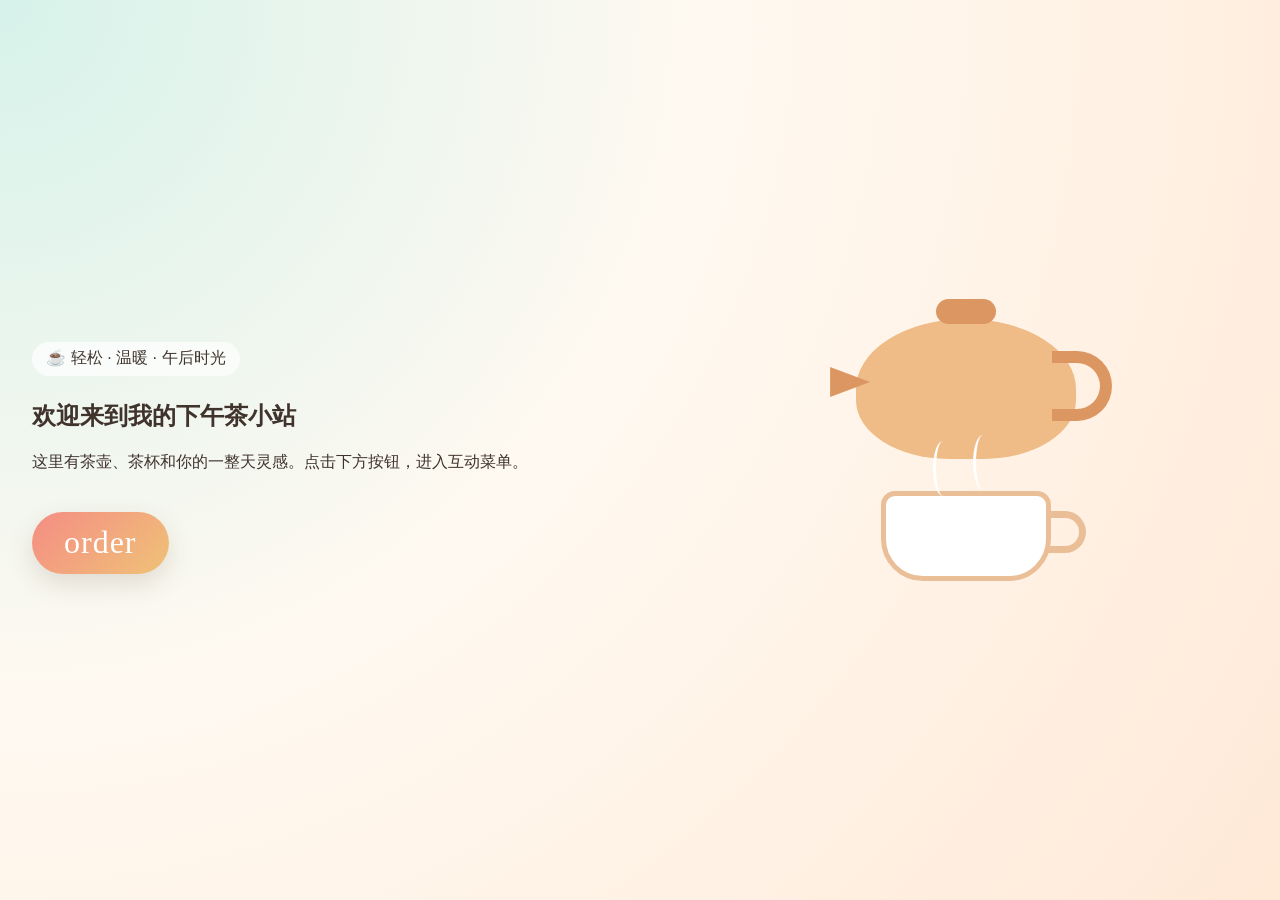
==== index.html @ 6daf6be3 "Build interactive afternoon-tea personal website" ====
<!DOCTYPE html>
<html lang="zh-CN">
  <head>
    <meta charset="UTF-8" />
    <meta name="viewport" content="width=device-width, initial-scale=1.0" />
    <title>Afternoon Tea Home</title>
    <link rel="stylesheet" href="styles.css" />
  </head>
  <body class="page home-page">
    <main class="hero fade-in">
      <section class="hero-left">
        <p class="tagline">☕ 轻松 · 温暖 · 午后时光</p>
        <h1>欢迎来到我的下午茶小站</h1>
        <p class="subtitle">
          这里有茶壶、茶杯和你的一整天灵感。点击下方按钮，进入互动菜单。
        </p>
        <a class="order-btn" href="menu.html">order</a>
      </section>

      <section class="hero-right" aria-label="茶具插图区域">
        <div class="teapot-illustration">
          <div class="teapot-body"></div>
          <div class="teapot-lid"></div>
          <div class="teapot-handle"></div>
          <div class="teapot-spout"></div>
        </div>

        <div class="teacup-illustration">
          <div class="cup-body"></div>
          <div class="cup-handle"></div>
          <div class="steam steam1"></div>
          <div class="steam steam2"></div>
        </div>
      </section>
    </main>

    <script src="script.js"></script>
  </body>
</html>
---- styles.css ----
:root {
  --cream: #fff9f1;
  --tea: #f6d7b0;
  --mint: #d6f2ea;
  --brown: #7b4d2a;
  --accent: #f0887a;
  --text: #3f332c;
  --card: #ffffffcc;
  --shadow: 0 10px 26px rgba(96, 62, 42, 0.15);
}

* {
  box-sizing: border-box;
}

body {
  margin: 0;
  font-family: "Segoe UI", "PingFang SC", "Microsoft YaHei", sans-serif;
  color: var(--text);
  background: radial-gradient(circle at top left, var(--mint), var(--cream) 45%, #ffe9d7);
  min-height: 100vh;
}

.page {
  padding: 2rem;
}

.fade-in {
  animation: fadeIn 0.7s ease-out both;
}

.slide-up {
  animation: slideUp 0.8s ease-out both;
}

.hero {
  display: grid;
  grid-template-columns: 1.1fr 1fr;
  gap: 2rem;
  align-items: center;
  min-height: calc(100vh - 4rem);
}

.tagline {
  display: inline-block;
  background: #ffffffb7;
  border-radius: 999px;
  padding: 0.4rem 0.9rem;
}

h1,
h2 {
  margin: 0.5rem 0;
}

.subtitle {
  max-width: 36rem;
  line-height: 1.8;
}

.order-btn {
  display: inline-flex;
  margin-top: 1.2rem;
  padding: 0.8rem 2rem;
  background: linear-gradient(135deg, #f58d84, #efc277);
  color: #fff;
  border-radius: 999px;
  font-size: 2rem;
  text-decoration: none;
  font-family: "Brush Script MT", cursive;
  letter-spacing: 1px;
  box-shadow: var(--shadow);
  transition: transform 0.25s ease;
}

.order-btn:hover {
  transform: translateY(-5px) scale(1.03);
}

.hero-right {
  display: flex;
  flex-direction: column;
  gap: 2rem;
  align-items: center;
}

.teapot-illustration,
.teacup-illustration {
  position: relative;
}

.teapot-body {
  width: 220px;
  height: 140px;
  background: #efbc87;
  border-radius: 50% 50% 42% 42%;
}

.teapot-lid {
  position: absolute;
  top: -20px;
  left: 80px;
  width: 60px;
  height: 25px;
  background: #dc9662;
  border-radius: 20px;
}

.teapot-handle {
  position: absolute;
  right: -36px;
  top: 32px;
  width: 60px;
  height: 70px;
  border: 12px solid #dc9662;
  border-left: 0;
  border-radius: 0 50px 50px 0;
}

.teapot-spout {
  position: absolute;
  left: -26px;
  top: 48px;
  width: 40px;
  height: 30px;
  background: #dc9662;
  clip-path: polygon(0 0, 100% 50%, 0 100%);
}

.cup-body {
  width: 170px;
  height: 90px;
  background: #fff;
  border-radius: 14px 14px 42px 42px;
  border: 5px solid #eabf98;
}

.cup-handle {
  position: absolute;
  right: -35px;
  top: 20px;
  width: 38px;
  height: 42px;
  border: 7px solid #eabf98;
  border-left: 0;
  border-radius: 0 28px 28px 0;
}

.steam {
  position: absolute;
  width: 20px;
  height: 55px;
  border-left: 3px solid #ffffff;
  border-radius: 50%;
  animation: steamFloat 2.5s ease-in-out infinite;
}

.steam1 {
  top: -50px;
  left: 52px;
}

.steam2 {
  top: -56px;
  left: 92px;
  animation-delay: 0.8s;
}

.menu-shell,
.gallery-shell,
.calendar-layout {
  background: var(--card);
  border-radius: 24px;
  box-shadow: var(--shadow);
  max-width: 1100px;
  margin: 0 auto;
  padding: 1.8rem;
}

.menu-grid {
  display: grid;
  grid-template-columns: repeat(auto-fit, minmax(280px, 1fr));
  gap: 1.2rem;
  margin-top: 1.2rem;
}

.menu-card {
  text-decoration: none;
  color: inherit;
  background: linear-gradient(165deg, #fff, #fff6e7);
  border-radius: 20px;
  padding: 1rem;
  min-height: 210px;
  position: relative;
  overflow: hidden;
  transition: transform 0.2s ease, box-shadow 0.2s ease;
}

.menu-card::after {
  content: attr(data-desc);
  position: absolute;
  inset: auto 0 0 0;
  background: #7b4d2ac7;
  color: #fff;
  padding: 0.8rem;
  transform: translateY(100%);
  transition: transform 0.25s ease;
}

.menu-card:hover::after {
  transform: translateY(0);
}

.menu-card:hover {
  transform: translateY(-4px);
  box-shadow: var(--shadow);
}

.coffee-shape {
  display: inline-block;
  width: 110px;
  height: 110px;
  position: relative;
  margin-bottom: 0.8rem;
}

.coffee-cup {
  position: absolute;
  bottom: 0;
  width: 94px;
  height: 64px;
  border-radius: 18px 18px 32px 32px;
  background: #c48c5d;
}

.coffee-handle {
  position: absolute;
  bottom: 23px;
  right: 0;
  width: 24px;
  height: 28px;
  border: 5px solid #9a6640;
  border-left: 0;
  border-radius: 0 18px 18px 0;
}

.coffee-steam {
  position: absolute;
  top: 8px;
  width: 12px;
  height: 32px;
  border-left: 3px solid #9a6640;
  border-radius: 50%;
}

.steam-a {
  left: 24px;
}

.steam-b {
  left: 50px;
}

.plate-icon {
  width: 90px;
  height: 90px;
  border-radius: 50%;
  background: radial-gradient(circle at center, #fff 45%, #f6d7b0);
  margin-bottom: 0.8rem;
}

.calendar-layout {
  display: grid;
  grid-template-columns: 280px 1fr;
  gap: 1.5rem;
}

.month-ring-panel {
  background: #fffbf5;
  border-radius: 18px;
  padding: 1rem;
}

.month-ring {
  width: 220px;
  height: 220px;
  margin: 1rem auto;
  position: relative;
  border-radius: 50%;
  border: 2px dashed #e0a476;
}

.month-btn {
  position: absolute;
  transform: translate(-50%, -50%);
  border: 0;
  background: #fff;
  color: #7b4d2a;
  border-radius: 999px;
  padding: 0.3rem 0.5rem;
  cursor: pointer;
  font-size: 0.85rem;
}

.month-btn.active {
  background: #f0887a;
  color: #fff;
}

.weekday-row,
.calendar-grid {
  display: grid;
  grid-template-columns: repeat(7, minmax(0, 1fr));
  gap: 0.5rem;
}

.weekday-row {
  margin: 1rem 0;
  text-align: center;
  font-weight: 700;
}

.day-cell {
  border: 1px solid #f1d8c3;
  border-radius: 12px;
  min-height: 120px;
  background: #fffcf8;
  padding: 0.4rem;
  cursor: pointer;
  display: flex;
  flex-direction: column;
  gap: 0.4rem;
}

.day-cell img {
  width: 100%;
  height: 50px;
  object-fit: cover;
  border-radius: 8px;
}

.day-cell a {
  color: #c45b44;
  font-size: 0.8rem;
}

.day-editor {
  border: 0;
  border-radius: 14px;
  padding: 1rem;
  width: min(420px, 92vw);
}

.day-editor form {
  display: grid;
  gap: 0.8rem;
}

.day-editor input,
.gallery-controls input {
  width: 100%;
  padding: 0.45rem;
  border-radius: 8px;
  border: 1px solid #d8c2aa;
}

.gallery-controls {
  display: grid;
  grid-template-columns: repeat(auto-fit, minmax(220px, 1fr));
  gap: 1rem;
  margin: 1rem 0;
}

.primary-btn {
  border: 0;
  border-radius: 999px;
  background: #f0887a;
  color: #fff;
  padding: 0.6rem 1rem;
  cursor: pointer;
  align-self: end;
}

.gallery-grid {
  display: grid;
  grid-template-columns: repeat(auto-fit, minmax(190px, 1fr));
  gap: 0.8rem;
}

.gallery-item {
  background: #fff;
  border-radius: 12px;
  padding: 0.5rem;
  box-shadow: 0 4px 14px rgba(0, 0, 0, 0.08);
}

.gallery-item img,
.gallery-item iframe {
  width: 100%;
  border-radius: 8px;
}

.back-link {
  display: inline-block;
  margin-top: 1rem;
  color: #8a5a37;
}

@keyframes fadeIn {
  from { opacity: 0; }
  to { opacity: 1; }
}

@keyframes slideUp {
  from {
    opacity: 0;
    transform: translateY(20px);
  }
  to {
    opacity: 1;
    transform: translateY(0);
  }
}

@keyframes steamFloat {
  0%,
  100% { transform: translateY(0); }
  50% { transform: translateY(-8px); }
}

@media (max-width: 900px) {
  .hero,
  .calendar-layout {
    grid-template-columns: 1fr;
  }

  .month-ring {
    margin-inline: 0;
  }
}
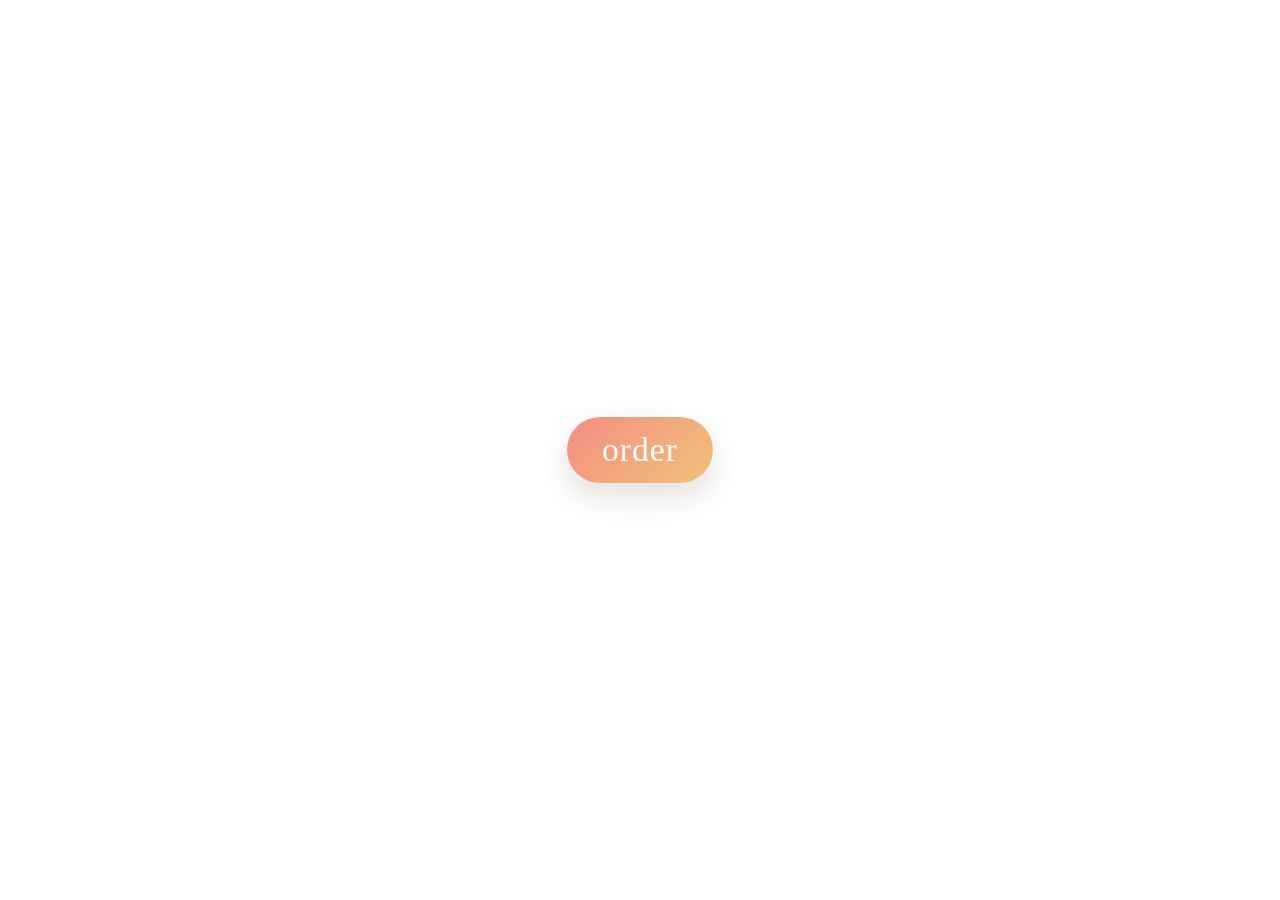
==== commit cca367e1: "Refine tea site with gif home, arc calendar, and teapot period gallery" ====
--- a/index.html
+++ b/index.html
@@ -6,32 +6,9 @@
     <title>Afternoon Tea Home</title>
     <link rel="stylesheet" href="styles.css" />
   </head>
-  <body class="page home-page">
-    <main class="hero fade-in">
-      <section class="hero-left">
-        <p class="tagline">☕ 轻松 · 温暖 · 午后时光</p>
-        <h1>欢迎来到我的下午茶小站</h1>
-        <p class="subtitle">
-          这里有茶壶、茶杯和你的一整天灵感。点击下方按钮，进入互动菜单。
-        </p>
-        <a class="order-btn" href="menu.html">order</a>
-      </section>
-
-      <section class="hero-right" aria-label="茶具插图区域">
-        <div class="teapot-illustration">
-          <div class="teapot-body"></div>
-          <div class="teapot-lid"></div>
-          <div class="teapot-handle"></div>
-          <div class="teapot-spout"></div>
-        </div>
-
-        <div class="teacup-illustration">
-          <div class="cup-body"></div>
-          <div class="cup-handle"></div>
-          <div class="steam steam1"></div>
-          <div class="steam steam2"></div>
-        </div>
-      </section>
+  <body class="page home-page gif-home">
+    <main class="home-minimal fade-in">
+      <a class="order-btn" href="menu.html">order</a>
     </main>
 
     <script src="script.js"></script>
--- a/styles.css
+++ b/styles.css
@@ -5,8 +5,8 @@
   --brown: #7b4d2a;
   --accent: #f0887a;
   --text: #3f332c;
-  --card: #ffffffcc;
-  --shadow: 0 10px 26px rgba(96, 62, 42, 0.15);
+  --card: #ffffffd9;
+  --shadow: 0 14px 30px rgba(96, 62, 42, 0.16);
 }
 
 * {
@@ -25,47 +25,28 @@
   padding: 2rem;
 }
 
-.fade-in {
-  animation: fadeIn 0.7s ease-out both;
-}
-
-.slide-up {
-  animation: slideUp 0.8s ease-out both;
-}
-
-.hero {
-  display: grid;
-  grid-template-columns: 1.1fr 1fr;
-  gap: 2rem;
-  align-items: center;
+.fade-in { animation: fadeIn 0.7s ease-out both; }
+.slide-up { animation: slideUp 0.8s ease-out both; }
+
+/* Home */
+.gif-home {
+  --home-gif: url("https://media.giphy.com/media/l0HlNQ03J5JxX6lva/giphy.gif");
+  background: var(--home-gif) center/cover no-repeat fixed;
+}
+
+.home-minimal {
   min-height: calc(100vh - 4rem);
-}
-
-.tagline {
-  display: inline-block;
-  background: #ffffffb7;
-  border-radius: 999px;
-  padding: 0.4rem 0.9rem;
-}
-
-h1,
-h2 {
-  margin: 0.5rem 0;
-}
-
-.subtitle {
-  max-width: 36rem;
-  line-height: 1.8;
+  display: grid;
+  place-items: center;
 }
 
 .order-btn {
   display: inline-flex;
-  margin-top: 1.2rem;
-  padding: 0.8rem 2rem;
+  padding: 0.9rem 2.2rem;
   background: linear-gradient(135deg, #f58d84, #efc277);
   color: #fff;
   border-radius: 999px;
-  font-size: 2rem;
+  font-size: 2.1rem;
   text-decoration: none;
   font-family: "Brush Script MT", cursive;
   letter-spacing: 1px;
@@ -73,110 +54,23 @@
   transition: transform 0.25s ease;
 }
 
-.order-btn:hover {
-  transform: translateY(-5px) scale(1.03);
-}
-
-.hero-right {
-  display: flex;
-  flex-direction: column;
-  gap: 2rem;
-  align-items: center;
-}
-
-.teapot-illustration,
-.teacup-illustration {
-  position: relative;
-}
-
-.teapot-body {
-  width: 220px;
-  height: 140px;
-  background: #efbc87;
-  border-radius: 50% 50% 42% 42%;
-}
-
-.teapot-lid {
-  position: absolute;
-  top: -20px;
-  left: 80px;
-  width: 60px;
-  height: 25px;
-  background: #dc9662;
-  border-radius: 20px;
-}
-
-.teapot-handle {
-  position: absolute;
-  right: -36px;
-  top: 32px;
-  width: 60px;
-  height: 70px;
-  border: 12px solid #dc9662;
-  border-left: 0;
-  border-radius: 0 50px 50px 0;
-}
-
-.teapot-spout {
-  position: absolute;
-  left: -26px;
-  top: 48px;
-  width: 40px;
-  height: 30px;
-  background: #dc9662;
-  clip-path: polygon(0 0, 100% 50%, 0 100%);
-}
-
-.cup-body {
-  width: 170px;
-  height: 90px;
-  background: #fff;
-  border-radius: 14px 14px 42px 42px;
-  border: 5px solid #eabf98;
-}
-
-.cup-handle {
-  position: absolute;
-  right: -35px;
-  top: 20px;
-  width: 38px;
-  height: 42px;
-  border: 7px solid #eabf98;
-  border-left: 0;
-  border-radius: 0 28px 28px 0;
-}
-
-.steam {
-  position: absolute;
-  width: 20px;
-  height: 55px;
-  border-left: 3px solid #ffffff;
-  border-radius: 50%;
-  animation: steamFloat 2.5s ease-in-out infinite;
-}
-
-.steam1 {
-  top: -50px;
-  left: 52px;
-}
-
-.steam2 {
-  top: -56px;
-  left: 92px;
-  animation-delay: 0.8s;
-}
-
+.order-btn:hover { transform: translateY(-5px) scale(1.04); }
+
+/* Shared panel */
 .menu-shell,
 .gallery-shell,
 .calendar-layout {
   background: var(--card);
   border-radius: 24px;
   box-shadow: var(--shadow);
-  max-width: 1100px;
+  max-width: 1240px;
   margin: 0 auto;
   padding: 1.8rem;
 }
 
+h1, h2 { margin: 0.5rem 0; }
+
+/* Menu */
 .menu-grid {
   display: grid;
   grid-template-columns: repeat(auto-fit, minmax(280px, 1fr));
@@ -207,14 +101,8 @@
   transition: transform 0.25s ease;
 }
 
-.menu-card:hover::after {
-  transform: translateY(0);
-}
-
-.menu-card:hover {
-  transform: translateY(-4px);
-  box-shadow: var(--shadow);
-}
+.menu-card:hover::after { transform: translateY(0); }
+.menu-card:hover { transform: translateY(-4px); box-shadow: var(--shadow); }
 
 .coffee-shape {
   display: inline-block;
@@ -253,13 +141,8 @@
   border-radius: 50%;
 }
 
-.steam-a {
-  left: 24px;
-}
-
-.steam-b {
-  left: 50px;
-}
+.steam-a { left: 24px; }
+.steam-b { left: 50px; }
 
 .plate-icon {
   width: 90px;
@@ -269,42 +152,100 @@
   margin-bottom: 0.8rem;
 }
 
+/* Calendar arc layout */
 .calendar-layout {
   display: grid;
-  grid-template-columns: 280px 1fr;
-  gap: 1.5rem;
-}
-
-.month-ring-panel {
-  background: #fffbf5;
-  border-radius: 18px;
-  padding: 1rem;
-}
-
-.month-ring {
-  width: 220px;
-  height: 220px;
-  margin: 1rem auto;
+  grid-template-columns: 340px 1fr;
+  gap: 1.4rem;
+  min-height: 80vh;
+}
+
+.month-arc-panel {
   position: relative;
-  border-radius: 50%;
-  border: 2px dashed #e0a476;
-}
-
-.month-btn {
-  position: absolute;
-  transform: translate(-50%, -50%);
+  overflow: hidden;
+  border-radius: 24px;
+  background: linear-gradient(170deg, #fffdf8, #fff2e2);
+  padding: 1rem 1rem 1.2rem;
+}
+
+.month-illustration {
+  position: absolute;
+  width: 120px;
+  height: 120px;
+  background: radial-gradient(circle at 30% 30%, #d6f2ea, #f6d7b0);
+  opacity: 0.4;
+  border-radius: 46% 54% 52% 48% / 54% 45% 55% 46%;
+}
+
+.leaf-a { left: -30px; top: -25px; }
+.leaf-b { right: -40px; bottom: 10px; }
+
+.month-arc-panel h1,
+.month-arc-panel p,
+.month-arc,
+.month-arc-panel .back-link { position: relative; z-index: 2; }
+
+.month-arc {
+  margin-top: 1rem;
+  min-height: calc(100% - 120px);
+  width: 100%;
+  position: relative;
+}
+
+.month-arc-btn {
+  position: absolute;
+  left: 18px;
+  transform: translateY(-50%);
   border: 0;
   background: #fff;
   color: #7b4d2a;
   border-radius: 999px;
-  padding: 0.3rem 0.5rem;
+  padding: 0.42rem 0.9rem;
+  box-shadow: 0 4px 12px rgba(0, 0, 0, 0.08);
   cursor: pointer;
-  font-size: 0.85rem;
-}
-
-.month-btn.active {
+  transition: transform 0.2s ease, background 0.2s ease, color 0.2s ease;
+}
+
+.month-arc-btn:hover,
+.month-arc-btn.preview {
+  transform: translateY(-50%) translateX(6px);
+  background: #f7bc83;
+}
+
+.month-arc-btn.active {
   background: #f0887a;
   color: #fff;
+}
+
+.calendar-panel {
+  background: #fffdf9;
+  border-radius: 22px;
+  padding: 1rem;
+  position: relative;
+  overflow: hidden;
+}
+
+.calendar-panel::before,
+.calendar-panel::after {
+  content: "";
+  position: absolute;
+  border-radius: 50%;
+  background: radial-gradient(circle, #d6f2ea80, transparent 65%);
+  pointer-events: none;
+}
+
+.calendar-panel::before {
+  width: 130px;
+  height: 130px;
+  right: -30px;
+  top: -20px;
+}
+
+.calendar-panel::after {
+  width: 160px;
+  height: 160px;
+  left: -40px;
+  bottom: -50px;
 }
 
 .weekday-row,
@@ -323,7 +264,7 @@
 .day-cell {
   border: 1px solid #f1d8c3;
   border-radius: 12px;
-  min-height: 120px;
+  min-height: 126px;
   background: #fffcf8;
   padding: 0.4rem;
   cursor: pointer;
@@ -334,15 +275,12 @@
 
 .day-cell img {
   width: 100%;
-  height: 50px;
+  height: 56px;
   object-fit: cover;
   border-radius: 8px;
 }
 
-.day-cell a {
-  color: #c45b44;
-  font-size: 0.8rem;
-}
+.day-cell a { color: #c45b44; font-size: 0.8rem; }
 
 .day-editor {
   border: 0;
@@ -351,53 +289,182 @@
   width: min(420px, 92vw);
 }
 
-.day-editor form {
-  display: grid;
+.day-editor form { display: grid; gap: 0.8rem; }
+.day-editor input,
+.gallery-shell input { width: 100%; padding: 0.45rem; border-radius: 8px; border: 1px solid #d8c2aa; }
+
+.upload-preview {
+  width: 100%;
+  max-height: 160px;
+  object-fit: cover;
+  border-radius: 10px;
+}
+
+/* Gallery periods */
+.period-manager {
+  margin: 1rem 0;
+  display: grid;
+  grid-template-columns: 1fr auto;
   gap: 0.8rem;
-}
-
-.day-editor input,
-.gallery-controls input {
-  width: 100%;
-  padding: 0.45rem;
-  border-radius: 8px;
-  border: 1px solid #d8c2aa;
-}
-
-.gallery-controls {
-  display: grid;
-  grid-template-columns: repeat(auto-fit, minmax(220px, 1fr));
-  gap: 1rem;
-  margin: 1rem 0;
-}
-
-.primary-btn {
+  align-items: end;
+}
+
+.primary-btn,
+.ghost-btn {
   border: 0;
   border-radius: 999px;
-  background: #f0887a;
-  color: #fff;
-  padding: 0.6rem 1rem;
+  padding: 0.58rem 1rem;
   cursor: pointer;
-  align-self: end;
-}
-
-.gallery-grid {
-  display: grid;
-  grid-template-columns: repeat(auto-fit, minmax(190px, 1fr));
+}
+
+.primary-btn { background: #f0887a; color: #fff; }
+.ghost-btn { background: #f3ebdf; color: #6f4a2f; }
+.ghost-btn.danger { background: #ffd9d2; color: #9b2c2c; }
+
+.period-list {
+  display: flex;
+  flex-wrap: wrap;
   gap: 0.8rem;
-}
-
-.gallery-item {
+  margin-bottom: 1rem;
+}
+
+.period-item {
+  border: 0;
+  background: #fff;
+  border-radius: 14px;
+  padding: 0.6rem 0.8rem;
+  box-shadow: 0 5px 14px rgba(0, 0, 0, 0.09);
+  display: flex;
+  gap: 0.5rem;
+  align-items: center;
+  cursor: pointer;
+}
+
+.period-item.active {
+  outline: 2px solid #f0887a;
+  transform: translateY(-2px);
+}
+
+.period-item .tiny-pot {
+  width: 26px;
+  height: 20px;
+  border-radius: 50% 50% 45% 45%;
+  background: #d29663;
+  position: relative;
+}
+
+.period-item .tiny-pot::after {
+  content: "";
+  position: absolute;
+  right: -8px;
+  top: 5px;
+  width: 8px;
+  height: 8px;
+  border: 2px solid #b07543;
+  border-left: 0;
+  border-radius: 0 8px 8px 0;
+}
+
+.period-detail {
+  background: #fffcf8;
+  border-radius: 18px;
+  padding: 1rem;
+}
+
+.period-detail-head {
+  display: flex;
+  justify-content: space-between;
+  flex-wrap: wrap;
+  gap: 0.8rem;
+  align-items: center;
+}
+
+.period-actions { display: flex; gap: 0.5rem; }
+
+.water-upload-controls {
+  margin: 0.8rem 0;
+}
+
+.waterfall-scene {
+  display: grid;
+  grid-template-columns: 120px 1fr;
+  gap: 1rem;
+  align-items: start;
+}
+
+.teapot-anchor {
+  position: sticky;
+  top: 1rem;
+  width: 105px;
+  height: 90px;
+}
+
+.pot-body {
+  position: absolute;
+  bottom: 10px;
+  left: 14px;
+  width: 70px;
+  height: 46px;
+  border-radius: 50% 50% 44% 44%;
+  background: #d29663;
+}
+
+.pot-lid {
+  position: absolute;
+  top: 14px;
+  left: 34px;
+  width: 30px;
+  height: 10px;
+  border-radius: 10px;
+  background: #b97f4d;
+}
+
+.pot-handle {
+  position: absolute;
+  right: 8px;
+  bottom: 24px;
+  width: 16px;
+  height: 24px;
+  border: 4px solid #b97f4d;
+  border-left: 0;
+  border-radius: 0 14px 14px 0;
+}
+
+.pot-spout {
+  position: absolute;
+  left: 0;
+  bottom: 30px;
+  width: 20px;
+  height: 15px;
+  background: #b97f4d;
+  clip-path: polygon(0 0, 100% 50%, 0 100%);
+}
+
+.water-stream {
+  border-left: 8px solid #c2edf5;
+  padding-left: 0.8rem;
+  display: grid;
+  gap: 0.8rem;
+}
+
+.stream-item {
   background: #fff;
   border-radius: 12px;
   padding: 0.5rem;
   box-shadow: 0 4px 14px rgba(0, 0, 0, 0.08);
 }
 
-.gallery-item img,
-.gallery-item iframe {
+.stream-item img {
   width: 100%;
+  max-height: 220px;
+  object-fit: cover;
   border-radius: 8px;
+}
+
+.stream-item footer {
+  margin-top: 0.4rem;
+  display: flex;
+  gap: 0.5rem;
 }
 
 .back-link {
@@ -412,29 +479,24 @@
 }
 
 @keyframes slideUp {
-  from {
-    opacity: 0;
-    transform: translateY(20px);
-  }
-  to {
-    opacity: 1;
-    transform: translateY(0);
-  }
-}
-
-@keyframes steamFloat {
-  0%,
-  100% { transform: translateY(0); }
-  50% { transform: translateY(-8px); }
-}
-
-@media (max-width: 900px) {
-  .hero,
+  from { opacity: 0; transform: translateY(20px); }
+  to { opacity: 1; transform: translateY(0); }
+}
+
+@media (max-width: 960px) {
   .calendar-layout {
     grid-template-columns: 1fr;
   }
 
-  .month-ring {
-    margin-inline: 0;
+  .month-arc {
+    min-height: 300px;
   }
-}
+
+  .waterfall-scene {
+    grid-template-columns: 1fr;
+  }
+
+  .teapot-anchor {
+    position: relative;
+  }
+}
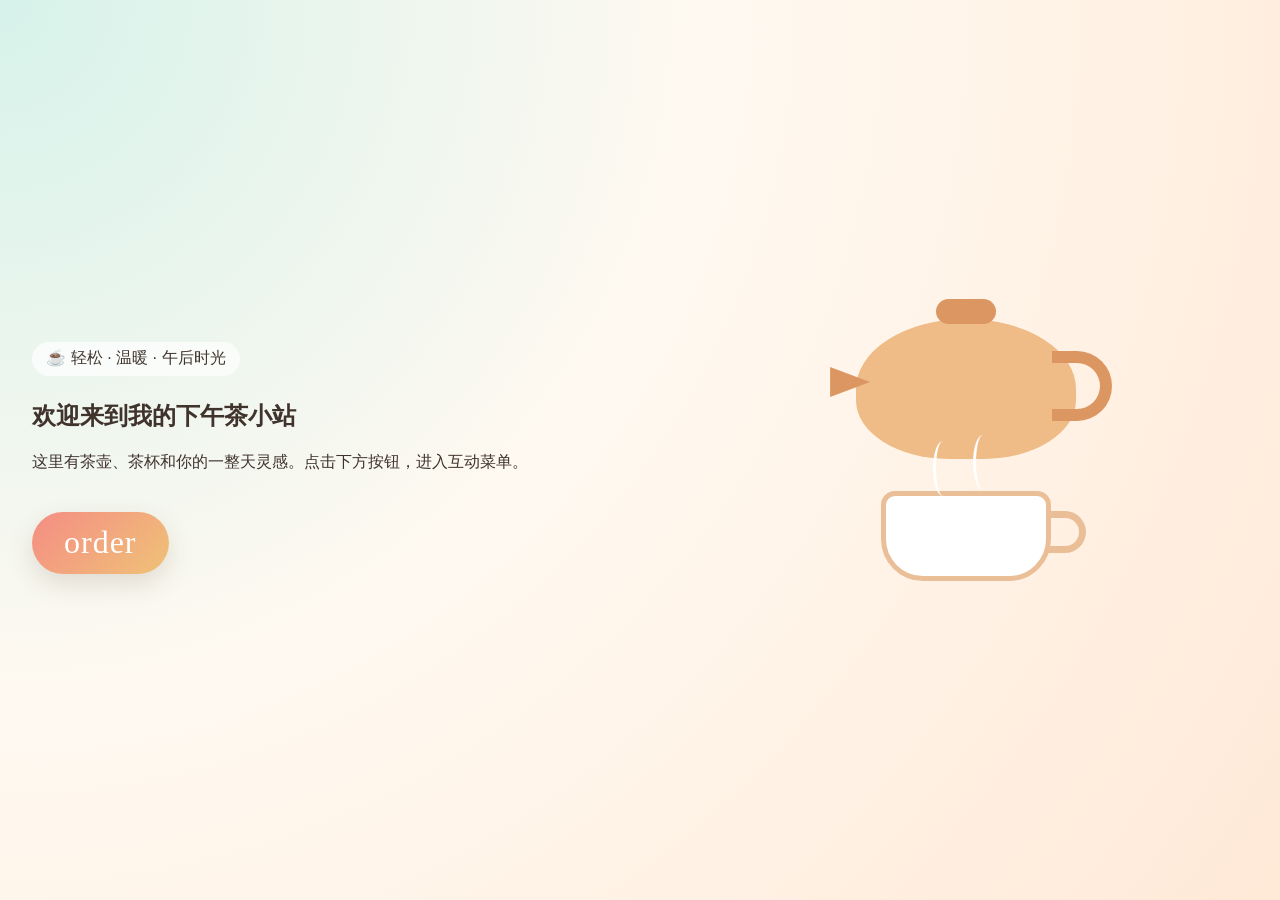
==== commit f9579c5a: "Merge branch 'main' into codex/build-personal-website-with-interactive-features-32yh8f" ====
--- a/index.html
+++ b/index.html
@@ -6,9 +6,32 @@
     <title>Afternoon Tea Home</title>
     <link rel="stylesheet" href="styles.css" />
   </head>
-  <body class="page home-page gif-home">
-    <main class="home-minimal fade-in">
-      <a class="order-btn" href="menu.html">order</a>
+  <body class="page home-page">
+    <main class="hero fade-in">
+      <section class="hero-left">
+        <p class="tagline">☕ 轻松 · 温暖 · 午后时光</p>
+        <h1>欢迎来到我的下午茶小站</h1>
+        <p class="subtitle">
+          这里有茶壶、茶杯和你的一整天灵感。点击下方按钮，进入互动菜单。
+        </p>
+        <a class="order-btn" href="menu.html">order</a>
+      </section>
+
+      <section class="hero-right" aria-label="茶具插图区域">
+        <div class="teapot-illustration">
+          <div class="teapot-body"></div>
+          <div class="teapot-lid"></div>
+          <div class="teapot-handle"></div>
+          <div class="teapot-spout"></div>
+        </div>
+
+        <div class="teacup-illustration">
+          <div class="cup-body"></div>
+          <div class="cup-handle"></div>
+          <div class="steam steam1"></div>
+          <div class="steam steam2"></div>
+        </div>
+      </section>
     </main>
 
     <script src="script.js"></script>
--- a/styles.css
+++ b/styles.css
@@ -5,8 +5,8 @@
   --brown: #7b4d2a;
   --accent: #f0887a;
   --text: #3f332c;
-  --card: #ffffffd9;
-  --shadow: 0 14px 30px rgba(96, 62, 42, 0.16);
+  --card: #ffffffcc;
+  --shadow: 0 10px 26px rgba(96, 62, 42, 0.15);
 }
 
 * {
@@ -25,28 +25,47 @@
   padding: 2rem;
 }
 
-.fade-in { animation: fadeIn 0.7s ease-out both; }
-.slide-up { animation: slideUp 0.8s ease-out both; }
-
-/* Home */
-.gif-home {
-  --home-gif: url("https://media.giphy.com/media/l0HlNQ03J5JxX6lva/giphy.gif");
-  background: var(--home-gif) center/cover no-repeat fixed;
-}
-
-.home-minimal {
+.fade-in {
+  animation: fadeIn 0.7s ease-out both;
+}
+
+.slide-up {
+  animation: slideUp 0.8s ease-out both;
+}
+
+.hero {
+  display: grid;
+  grid-template-columns: 1.1fr 1fr;
+  gap: 2rem;
+  align-items: center;
   min-height: calc(100vh - 4rem);
-  display: grid;
-  place-items: center;
+}
+
+.tagline {
+  display: inline-block;
+  background: #ffffffb7;
+  border-radius: 999px;
+  padding: 0.4rem 0.9rem;
+}
+
+h1,
+h2 {
+  margin: 0.5rem 0;
+}
+
+.subtitle {
+  max-width: 36rem;
+  line-height: 1.8;
 }
 
 .order-btn {
   display: inline-flex;
-  padding: 0.9rem 2.2rem;
+  margin-top: 1.2rem;
+  padding: 0.8rem 2rem;
   background: linear-gradient(135deg, #f58d84, #efc277);
   color: #fff;
   border-radius: 999px;
-  font-size: 2.1rem;
+  font-size: 2rem;
   text-decoration: none;
   font-family: "Brush Script MT", cursive;
   letter-spacing: 1px;
@@ -54,23 +73,110 @@
   transition: transform 0.25s ease;
 }
 
-.order-btn:hover { transform: translateY(-5px) scale(1.04); }
-
-/* Shared panel */
+.order-btn:hover {
+  transform: translateY(-5px) scale(1.03);
+}
+
+.hero-right {
+  display: flex;
+  flex-direction: column;
+  gap: 2rem;
+  align-items: center;
+}
+
+.teapot-illustration,
+.teacup-illustration {
+  position: relative;
+}
+
+.teapot-body {
+  width: 220px;
+  height: 140px;
+  background: #efbc87;
+  border-radius: 50% 50% 42% 42%;
+}
+
+.teapot-lid {
+  position: absolute;
+  top: -20px;
+  left: 80px;
+  width: 60px;
+  height: 25px;
+  background: #dc9662;
+  border-radius: 20px;
+}
+
+.teapot-handle {
+  position: absolute;
+  right: -36px;
+  top: 32px;
+  width: 60px;
+  height: 70px;
+  border: 12px solid #dc9662;
+  border-left: 0;
+  border-radius: 0 50px 50px 0;
+}
+
+.teapot-spout {
+  position: absolute;
+  left: -26px;
+  top: 48px;
+  width: 40px;
+  height: 30px;
+  background: #dc9662;
+  clip-path: polygon(0 0, 100% 50%, 0 100%);
+}
+
+.cup-body {
+  width: 170px;
+  height: 90px;
+  background: #fff;
+  border-radius: 14px 14px 42px 42px;
+  border: 5px solid #eabf98;
+}
+
+.cup-handle {
+  position: absolute;
+  right: -35px;
+  top: 20px;
+  width: 38px;
+  height: 42px;
+  border: 7px solid #eabf98;
+  border-left: 0;
+  border-radius: 0 28px 28px 0;
+}
+
+.steam {
+  position: absolute;
+  width: 20px;
+  height: 55px;
+  border-left: 3px solid #ffffff;
+  border-radius: 50%;
+  animation: steamFloat 2.5s ease-in-out infinite;
+}
+
+.steam1 {
+  top: -50px;
+  left: 52px;
+}
+
+.steam2 {
+  top: -56px;
+  left: 92px;
+  animation-delay: 0.8s;
+}
+
 .menu-shell,
 .gallery-shell,
 .calendar-layout {
   background: var(--card);
   border-radius: 24px;
   box-shadow: var(--shadow);
-  max-width: 1240px;
+  max-width: 1100px;
   margin: 0 auto;
   padding: 1.8rem;
 }
 
-h1, h2 { margin: 0.5rem 0; }
-
-/* Menu */
 .menu-grid {
   display: grid;
   grid-template-columns: repeat(auto-fit, minmax(280px, 1fr));
@@ -101,8 +207,14 @@
   transition: transform 0.25s ease;
 }
 
-.menu-card:hover::after { transform: translateY(0); }
-.menu-card:hover { transform: translateY(-4px); box-shadow: var(--shadow); }
+.menu-card:hover::after {
+  transform: translateY(0);
+}
+
+.menu-card:hover {
+  transform: translateY(-4px);
+  box-shadow: var(--shadow);
+}
 
 .coffee-shape {
   display: inline-block;
@@ -141,8 +253,13 @@
   border-radius: 50%;
 }
 
-.steam-a { left: 24px; }
-.steam-b { left: 50px; }
+.steam-a {
+  left: 24px;
+}
+
+.steam-b {
+  left: 50px;
+}
 
 .plate-icon {
   width: 90px;
@@ -152,100 +269,42 @@
   margin-bottom: 0.8rem;
 }
 
-/* Calendar arc layout */
 .calendar-layout {
   display: grid;
-  grid-template-columns: 340px 1fr;
-  gap: 1.4rem;
-  min-height: 80vh;
-}
-
-.month-arc-panel {
+  grid-template-columns: 280px 1fr;
+  gap: 1.5rem;
+}
+
+.month-ring-panel {
+  background: #fffbf5;
+  border-radius: 18px;
+  padding: 1rem;
+}
+
+.month-ring {
+  width: 220px;
+  height: 220px;
+  margin: 1rem auto;
   position: relative;
-  overflow: hidden;
-  border-radius: 24px;
-  background: linear-gradient(170deg, #fffdf8, #fff2e2);
-  padding: 1rem 1rem 1.2rem;
-}
-
-.month-illustration {
-  position: absolute;
-  width: 120px;
-  height: 120px;
-  background: radial-gradient(circle at 30% 30%, #d6f2ea, #f6d7b0);
-  opacity: 0.4;
-  border-radius: 46% 54% 52% 48% / 54% 45% 55% 46%;
-}
-
-.leaf-a { left: -30px; top: -25px; }
-.leaf-b { right: -40px; bottom: 10px; }
-
-.month-arc-panel h1,
-.month-arc-panel p,
-.month-arc,
-.month-arc-panel .back-link { position: relative; z-index: 2; }
-
-.month-arc {
-  margin-top: 1rem;
-  min-height: calc(100% - 120px);
-  width: 100%;
-  position: relative;
-}
-
-.month-arc-btn {
-  position: absolute;
-  left: 18px;
-  transform: translateY(-50%);
+  border-radius: 50%;
+  border: 2px dashed #e0a476;
+}
+
+.month-btn {
+  position: absolute;
+  transform: translate(-50%, -50%);
   border: 0;
   background: #fff;
   color: #7b4d2a;
   border-radius: 999px;
-  padding: 0.42rem 0.9rem;
-  box-shadow: 0 4px 12px rgba(0, 0, 0, 0.08);
+  padding: 0.3rem 0.5rem;
   cursor: pointer;
-  transition: transform 0.2s ease, background 0.2s ease, color 0.2s ease;
-}
-
-.month-arc-btn:hover,
-.month-arc-btn.preview {
-  transform: translateY(-50%) translateX(6px);
-  background: #f7bc83;
-}
-
-.month-arc-btn.active {
+  font-size: 0.85rem;
+}
+
+.month-btn.active {
   background: #f0887a;
   color: #fff;
-}
-
-.calendar-panel {
-  background: #fffdf9;
-  border-radius: 22px;
-  padding: 1rem;
-  position: relative;
-  overflow: hidden;
-}
-
-.calendar-panel::before,
-.calendar-panel::after {
-  content: "";
-  position: absolute;
-  border-radius: 50%;
-  background: radial-gradient(circle, #d6f2ea80, transparent 65%);
-  pointer-events: none;
-}
-
-.calendar-panel::before {
-  width: 130px;
-  height: 130px;
-  right: -30px;
-  top: -20px;
-}
-
-.calendar-panel::after {
-  width: 160px;
-  height: 160px;
-  left: -40px;
-  bottom: -50px;
 }
 
 .weekday-row,
@@ -264,7 +323,7 @@
 .day-cell {
   border: 1px solid #f1d8c3;
   border-radius: 12px;
-  min-height: 126px;
+  min-height: 120px;
   background: #fffcf8;
   padding: 0.4rem;
   cursor: pointer;
@@ -275,12 +334,15 @@
 
 .day-cell img {
   width: 100%;
-  height: 56px;
+  height: 50px;
   object-fit: cover;
   border-radius: 8px;
 }
 
-.day-cell a { color: #c45b44; font-size: 0.8rem; }
+.day-cell a {
+  color: #c45b44;
+  font-size: 0.8rem;
+}
 
 .day-editor {
   border: 0;
@@ -289,182 +351,53 @@
   width: min(420px, 92vw);
 }
 
-.day-editor form { display: grid; gap: 0.8rem; }
+.day-editor form {
+  display: grid;
+  gap: 0.8rem;
+}
+
 .day-editor input,
-.gallery-shell input { width: 100%; padding: 0.45rem; border-radius: 8px; border: 1px solid #d8c2aa; }
-
-.upload-preview {
+.gallery-controls input {
   width: 100%;
-  max-height: 160px;
-  object-fit: cover;
-  border-radius: 10px;
-}
-
-/* Gallery periods */
-.period-manager {
+  padding: 0.45rem;
+  border-radius: 8px;
+  border: 1px solid #d8c2aa;
+}
+
+.gallery-controls {
+  display: grid;
+  grid-template-columns: repeat(auto-fit, minmax(220px, 1fr));
+  gap: 1rem;
   margin: 1rem 0;
-  display: grid;
-  grid-template-columns: 1fr auto;
-  gap: 0.8rem;
-  align-items: end;
-}
-
-.primary-btn,
-.ghost-btn {
+}
+
+.primary-btn {
   border: 0;
   border-radius: 999px;
-  padding: 0.58rem 1rem;
+  background: #f0887a;
+  color: #fff;
+  padding: 0.6rem 1rem;
   cursor: pointer;
-}
-
-.primary-btn { background: #f0887a; color: #fff; }
-.ghost-btn { background: #f3ebdf; color: #6f4a2f; }
-.ghost-btn.danger { background: #ffd9d2; color: #9b2c2c; }
-
-.period-list {
-  display: flex;
-  flex-wrap: wrap;
+  align-self: end;
+}
+
+.gallery-grid {
+  display: grid;
+  grid-template-columns: repeat(auto-fit, minmax(190px, 1fr));
   gap: 0.8rem;
-  margin-bottom: 1rem;
-}
-
-.period-item {
-  border: 0;
-  background: #fff;
-  border-radius: 14px;
-  padding: 0.6rem 0.8rem;
-  box-shadow: 0 5px 14px rgba(0, 0, 0, 0.09);
-  display: flex;
-  gap: 0.5rem;
-  align-items: center;
-  cursor: pointer;
-}
-
-.period-item.active {
-  outline: 2px solid #f0887a;
-  transform: translateY(-2px);
-}
-
-.period-item .tiny-pot {
-  width: 26px;
-  height: 20px;
-  border-radius: 50% 50% 45% 45%;
-  background: #d29663;
-  position: relative;
-}
-
-.period-item .tiny-pot::after {
-  content: "";
-  position: absolute;
-  right: -8px;
-  top: 5px;
-  width: 8px;
-  height: 8px;
-  border: 2px solid #b07543;
-  border-left: 0;
-  border-radius: 0 8px 8px 0;
-}
-
-.period-detail {
-  background: #fffcf8;
-  border-radius: 18px;
-  padding: 1rem;
-}
-
-.period-detail-head {
-  display: flex;
-  justify-content: space-between;
-  flex-wrap: wrap;
-  gap: 0.8rem;
-  align-items: center;
-}
-
-.period-actions { display: flex; gap: 0.5rem; }
-
-.water-upload-controls {
-  margin: 0.8rem 0;
-}
-
-.waterfall-scene {
-  display: grid;
-  grid-template-columns: 120px 1fr;
-  gap: 1rem;
-  align-items: start;
-}
-
-.teapot-anchor {
-  position: sticky;
-  top: 1rem;
-  width: 105px;
-  height: 90px;
-}
-
-.pot-body {
-  position: absolute;
-  bottom: 10px;
-  left: 14px;
-  width: 70px;
-  height: 46px;
-  border-radius: 50% 50% 44% 44%;
-  background: #d29663;
-}
-
-.pot-lid {
-  position: absolute;
-  top: 14px;
-  left: 34px;
-  width: 30px;
-  height: 10px;
-  border-radius: 10px;
-  background: #b97f4d;
-}
-
-.pot-handle {
-  position: absolute;
-  right: 8px;
-  bottom: 24px;
-  width: 16px;
-  height: 24px;
-  border: 4px solid #b97f4d;
-  border-left: 0;
-  border-radius: 0 14px 14px 0;
-}
-
-.pot-spout {
-  position: absolute;
-  left: 0;
-  bottom: 30px;
-  width: 20px;
-  height: 15px;
-  background: #b97f4d;
-  clip-path: polygon(0 0, 100% 50%, 0 100%);
-}
-
-.water-stream {
-  border-left: 8px solid #c2edf5;
-  padding-left: 0.8rem;
-  display: grid;
-  gap: 0.8rem;
-}
-
-.stream-item {
+}
+
+.gallery-item {
   background: #fff;
   border-radius: 12px;
   padding: 0.5rem;
   box-shadow: 0 4px 14px rgba(0, 0, 0, 0.08);
 }
 
-.stream-item img {
+.gallery-item img,
+.gallery-item iframe {
   width: 100%;
-  max-height: 220px;
-  object-fit: cover;
   border-radius: 8px;
-}
-
-.stream-item footer {
-  margin-top: 0.4rem;
-  display: flex;
-  gap: 0.5rem;
 }
 
 .back-link {
@@ -479,24 +412,29 @@
 }
 
 @keyframes slideUp {
-  from { opacity: 0; transform: translateY(20px); }
-  to { opacity: 1; transform: translateY(0); }
-}
-
-@media (max-width: 960px) {
+  from {
+    opacity: 0;
+    transform: translateY(20px);
+  }
+  to {
+    opacity: 1;
+    transform: translateY(0);
+  }
+}
+
+@keyframes steamFloat {
+  0%,
+  100% { transform: translateY(0); }
+  50% { transform: translateY(-8px); }
+}
+
+@media (max-width: 900px) {
+  .hero,
   .calendar-layout {
     grid-template-columns: 1fr;
   }
 
-  .month-arc {
-    min-height: 300px;
+  .month-ring {
+    margin-inline: 0;
   }
-
-  .waterfall-scene {
-    grid-template-columns: 1fr;
-  }
-
-  .teapot-anchor {
-    position: relative;
-  }
-}
+}
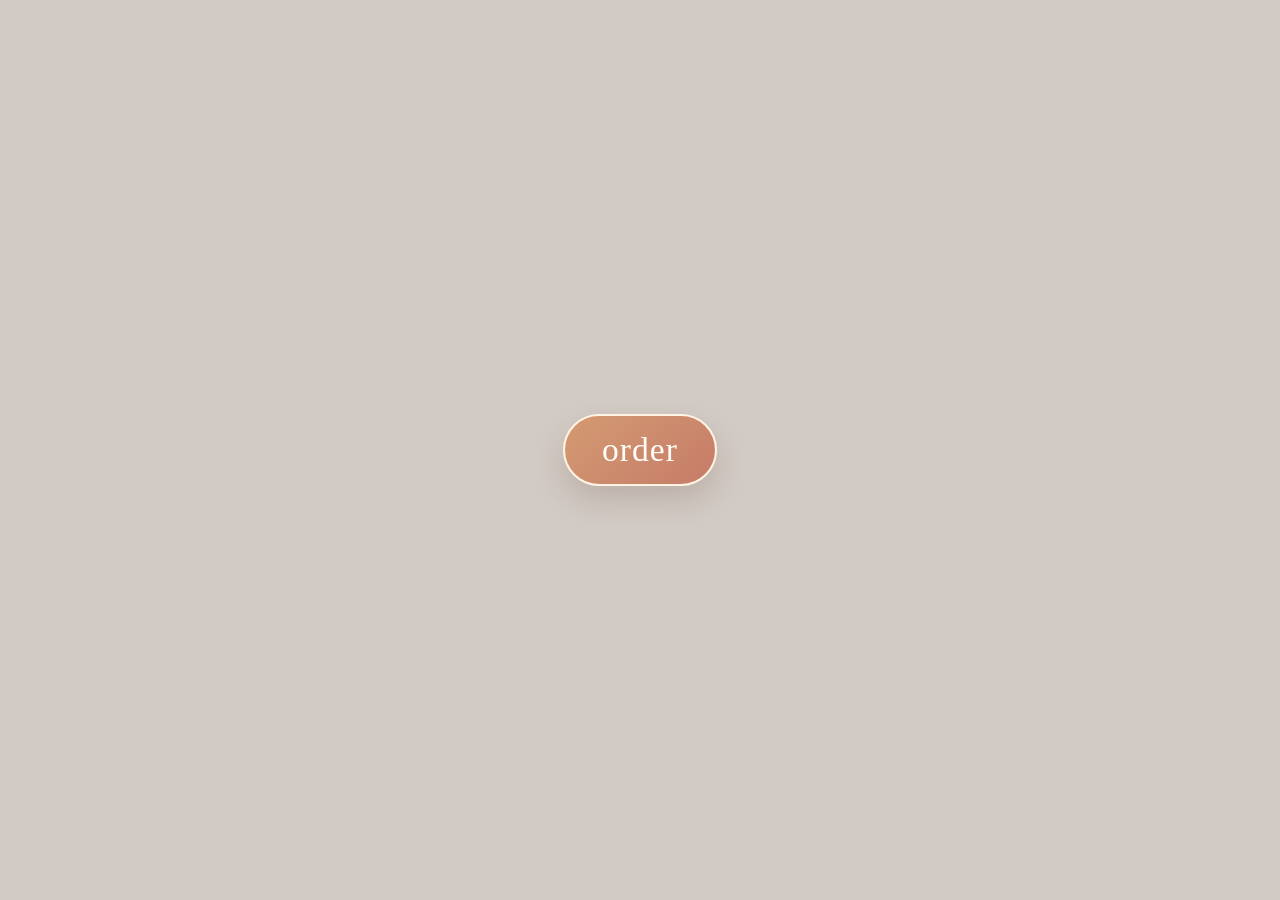
==== commit 15f191a9: "Cleanup duplicated primary button style override" ====
--- a/index.html
+++ b/index.html
@@ -6,32 +6,9 @@
     <title>Afternoon Tea Home</title>
     <link rel="stylesheet" href="styles.css" />
   </head>
-  <body class="page home-page">
-    <main class="hero fade-in">
-      <section class="hero-left">
-        <p class="tagline">☕ 轻松 · 温暖 · 午后时光</p>
-        <h1>欢迎来到我的下午茶小站</h1>
-        <p class="subtitle">
-          这里有茶壶、茶杯和你的一整天灵感。点击下方按钮，进入互动菜单。
-        </p>
-        <a class="order-btn" href="menu.html">order</a>
-      </section>
-
-      <section class="hero-right" aria-label="茶具插图区域">
-        <div class="teapot-illustration">
-          <div class="teapot-body"></div>
-          <div class="teapot-lid"></div>
-          <div class="teapot-handle"></div>
-          <div class="teapot-spout"></div>
-        </div>
-
-        <div class="teacup-illustration">
-          <div class="cup-body"></div>
-          <div class="cup-handle"></div>
-          <div class="steam steam1"></div>
-          <div class="steam steam2"></div>
-        </div>
-      </section>
+  <body class="page home-page gif-home">
+    <main class="home-minimal fade-in">
+      <a class="order-btn" href="menu.html">order</a>
     </main>
 
     <script src="script.js"></script>
--- a/styles.css
+++ b/styles.css
@@ -1,12 +1,13 @@
 :root {
-  --cream: #fff9f1;
-  --tea: #f6d7b0;
-  --mint: #d6f2ea;
-  --brown: #7b4d2a;
-  --accent: #f0887a;
-  --text: #3f332c;
-  --card: #ffffffcc;
-  --shadow: 0 10px 26px rgba(96, 62, 42, 0.15);
+  --cream: #f7eedf;
+  --tea: #d9b88b;
+  --mint: #cddfcb;
+  --brown: #6b4c35;
+  --accent: #c87b66;
+  --berry: #a75f57;
+  --text: #3e2f24;
+  --card: #fffbf2e8;
+  --shadow: 0 14px 28px rgba(87, 58, 36, 0.17);
 }
 
 * {
@@ -15,168 +16,75 @@
 
 body {
   margin: 0;
-  font-family: "Segoe UI", "PingFang SC", "Microsoft YaHei", sans-serif;
+  font-family: "Georgia", "Times New Roman", "PingFang SC", "Microsoft YaHei", serif;
   color: var(--text);
-  background: radial-gradient(circle at top left, var(--mint), var(--cream) 45%, #ffe9d7);
+  background:
+    radial-gradient(circle at 8% 14%, #ffffff6f 0 14%, transparent 15%),
+    radial-gradient(circle at 80% 18%, #f0d8b466 0 12%, transparent 13%),
+    radial-gradient(circle at 22% 78%, #dfebdd66 0 14%, transparent 15%),
+    linear-gradient(140deg, #efe1c8, #f9f2e6 52%, #f3dfc9);
   min-height: 100vh;
+  letter-spacing: 0.2px;
 }
 
 .page {
   padding: 2rem;
 }
 
-.fade-in {
-  animation: fadeIn 0.7s ease-out both;
-}
-
-.slide-up {
-  animation: slideUp 0.8s ease-out both;
-}
-
-.hero {
-  display: grid;
-  grid-template-columns: 1.1fr 1fr;
-  gap: 2rem;
-  align-items: center;
+.fade-in { animation: fadeIn 0.7s ease-out both; }
+.slide-up { animation: slideUp 0.8s ease-out both; }
+
+/* Home */
+.gif-home {
+  --home-gif: url("https://media.giphy.com/media/l0HlNQ03J5JxX6lva/giphy.gif");
+  background:
+    linear-gradient(rgba(92, 64, 45, 0.28), rgba(92, 64, 45, 0.28)),
+    var(--home-gif) center/cover no-repeat fixed;
+}
+
+.home-minimal {
   min-height: calc(100vh - 4rem);
-}
-
-.tagline {
-  display: inline-block;
-  background: #ffffffb7;
-  border-radius: 999px;
-  padding: 0.4rem 0.9rem;
-}
-
-h1,
-h2 {
-  margin: 0.5rem 0;
-}
-
-.subtitle {
-  max-width: 36rem;
-  line-height: 1.8;
+  display: grid;
+  place-items: center;
 }
 
 .order-btn {
   display: inline-flex;
-  margin-top: 1.2rem;
-  padding: 0.8rem 2rem;
-  background: linear-gradient(135deg, #f58d84, #efc277);
-  color: #fff;
+  padding: 0.95rem 2.3rem;
+  background: linear-gradient(140deg, #d39b72, #c67b68);
+  color: #fffdf8;
   border-radius: 999px;
-  font-size: 2rem;
+  font-size: 2.1rem;
   text-decoration: none;
-  font-family: "Brush Script MT", cursive;
+  font-family: "Brush Script MT", "Snell Roundhand", cursive;
   letter-spacing: 1px;
   box-shadow: var(--shadow);
-  transition: transform 0.25s ease;
+  border: 2px solid #fff4e3;
+  transition: transform 0.25s ease, filter 0.25s ease;
 }
 
 .order-btn:hover {
-  transform: translateY(-5px) scale(1.03);
-}
-
-.hero-right {
-  display: flex;
-  flex-direction: column;
-  gap: 2rem;
-  align-items: center;
-}
-
-.teapot-illustration,
-.teacup-illustration {
-  position: relative;
-}
-
-.teapot-body {
-  width: 220px;
-  height: 140px;
-  background: #efbc87;
-  border-radius: 50% 50% 42% 42%;
-}
-
-.teapot-lid {
-  position: absolute;
-  top: -20px;
-  left: 80px;
-  width: 60px;
-  height: 25px;
-  background: #dc9662;
-  border-radius: 20px;
-}
-
-.teapot-handle {
-  position: absolute;
-  right: -36px;
-  top: 32px;
-  width: 60px;
-  height: 70px;
-  border: 12px solid #dc9662;
-  border-left: 0;
-  border-radius: 0 50px 50px 0;
-}
-
-.teapot-spout {
-  position: absolute;
-  left: -26px;
-  top: 48px;
-  width: 40px;
-  height: 30px;
-  background: #dc9662;
-  clip-path: polygon(0 0, 100% 50%, 0 100%);
-}
-
-.cup-body {
-  width: 170px;
-  height: 90px;
-  background: #fff;
-  border-radius: 14px 14px 42px 42px;
-  border: 5px solid #eabf98;
-}
-
-.cup-handle {
-  position: absolute;
-  right: -35px;
-  top: 20px;
-  width: 38px;
-  height: 42px;
-  border: 7px solid #eabf98;
-  border-left: 0;
-  border-radius: 0 28px 28px 0;
-}
-
-.steam {
-  position: absolute;
-  width: 20px;
-  height: 55px;
-  border-left: 3px solid #ffffff;
-  border-radius: 50%;
-  animation: steamFloat 2.5s ease-in-out infinite;
-}
-
-.steam1 {
-  top: -50px;
-  left: 52px;
-}
-
-.steam2 {
-  top: -56px;
-  left: 92px;
-  animation-delay: 0.8s;
-}
-
+  transform: translateY(-5px) scale(1.04);
+  filter: sepia(18%);
+}
+
+/* Shared panel */
 .menu-shell,
 .gallery-shell,
 .calendar-layout {
   background: var(--card);
   border-radius: 24px;
   box-shadow: var(--shadow);
-  max-width: 1100px;
+  border: 2px solid #e8d7bf;
+  max-width: 1240px;
   margin: 0 auto;
   padding: 1.8rem;
 }
 
+h1, h2 { margin: 0.5rem 0; }
+h1, h2, h3 { font-family: "Palatino Linotype", "Book Antiqua", serif; }
+
+/* Menu */
 .menu-grid {
   display: grid;
   grid-template-columns: repeat(auto-fit, minmax(280px, 1fr));
@@ -187,7 +95,14 @@
 .menu-card {
   text-decoration: none;
   color: inherit;
-  background: linear-gradient(165deg, #fff, #fff6e7);
+  background:
+    repeating-linear-gradient(
+      170deg,
+      #fff8ec,
+      #fff8ec 12px,
+      #fdf2e0 13px,
+      #fdf2e0 24px
+    );
   border-radius: 20px;
   padding: 1rem;
   min-height: 210px;
@@ -200,21 +115,15 @@
   content: attr(data-desc);
   position: absolute;
   inset: auto 0 0 0;
-  background: #7b4d2ac7;
+  background: #6f4b31d9;
   color: #fff;
   padding: 0.8rem;
   transform: translateY(100%);
   transition: transform 0.25s ease;
 }
 
-.menu-card:hover::after {
-  transform: translateY(0);
-}
-
-.menu-card:hover {
-  transform: translateY(-4px);
-  box-shadow: var(--shadow);
-}
+.menu-card:hover::after { transform: translateY(0); }
+.menu-card:hover { transform: translateY(-4px); box-shadow: var(--shadow); }
 
 .coffee-shape {
   display: inline-block;
@@ -253,13 +162,8 @@
   border-radius: 50%;
 }
 
-.steam-a {
-  left: 24px;
-}
-
-.steam-b {
-  left: 50px;
-}
+.steam-a { left: 24px; }
+.steam-b { left: 50px; }
 
 .plate-icon {
   width: 90px;
@@ -269,42 +173,102 @@
   margin-bottom: 0.8rem;
 }
 
+/* Calendar arc layout */
 .calendar-layout {
   display: grid;
-  grid-template-columns: 280px 1fr;
-  gap: 1.5rem;
-}
-
-.month-ring-panel {
-  background: #fffbf5;
-  border-radius: 18px;
-  padding: 1rem;
-}
-
-.month-ring {
-  width: 220px;
-  height: 220px;
-  margin: 1rem auto;
+  grid-template-columns: 340px 1fr;
+  gap: 1.4rem;
+  min-height: 80vh;
+}
+
+.month-arc-panel {
   position: relative;
-  border-radius: 50%;
-  border: 2px dashed #e0a476;
-}
-
-.month-btn {
-  position: absolute;
-  transform: translate(-50%, -50%);
+  overflow: hidden;
+  border-radius: 24px;
+  background:
+    radial-gradient(circle at 18% 14%, #ffffffab 0 20%, transparent 21%),
+    linear-gradient(170deg, #fffdf8, #f7ebd7);
+  padding: 1rem 1rem 1.2rem;
+}
+
+.month-illustration {
+  position: absolute;
+  width: 120px;
+  height: 120px;
+  background: radial-gradient(circle at 30% 30%, #d6f2ea, #f6d7b0);
+  opacity: 0.4;
+  border-radius: 46% 54% 52% 48% / 54% 45% 55% 46%;
+}
+
+.leaf-a { left: -30px; top: -25px; }
+.leaf-b { right: -40px; bottom: 10px; }
+
+.month-arc-panel h1,
+.month-arc-panel p,
+.month-arc,
+.month-arc-panel .back-link { position: relative; z-index: 2; }
+
+.month-arc {
+  margin-top: 1rem;
+  min-height: calc(100% - 120px);
+  width: 100%;
+  position: relative;
+}
+
+.month-arc-btn {
+  position: absolute;
+  left: 18px;
+  transform: translateY(-50%);
   border: 0;
-  background: #fff;
+  background: #fffcf3;
   color: #7b4d2a;
   border-radius: 999px;
-  padding: 0.3rem 0.5rem;
+  padding: 0.42rem 0.9rem;
+  box-shadow: 0 4px 12px rgba(0, 0, 0, 0.08);
   cursor: pointer;
-  font-size: 0.85rem;
-}
-
-.month-btn.active {
-  background: #f0887a;
+  transition: transform 0.2s ease, background 0.2s ease, color 0.2s ease;
+}
+
+.month-arc-btn:hover,
+.month-arc-btn.preview {
+  transform: translateY(-50%) translateX(6px);
+  background: #ddb27f;
+}
+
+.month-arc-btn.active {
+  background: var(--berry);
   color: #fff;
+}
+
+.calendar-panel {
+  background: #fffaf1;
+  border-radius: 22px;
+  padding: 1rem;
+  position: relative;
+  overflow: hidden;
+}
+
+.calendar-panel::before,
+.calendar-panel::after {
+  content: "";
+  position: absolute;
+  border-radius: 50%;
+  background: radial-gradient(circle, #d6f2ea80, transparent 65%);
+  pointer-events: none;
+}
+
+.calendar-panel::before {
+  width: 130px;
+  height: 130px;
+  right: -30px;
+  top: -20px;
+}
+
+.calendar-panel::after {
+  width: 160px;
+  height: 160px;
+  left: -40px;
+  bottom: -50px;
 }
 
 .weekday-row,
@@ -321,10 +285,10 @@
 }
 
 .day-cell {
-  border: 1px solid #f1d8c3;
+  border: 1px dashed #d6b89b;
   border-radius: 12px;
-  min-height: 120px;
-  background: #fffcf8;
+  min-height: 126px;
+  background: #fffef8;
   padding: 0.4rem;
   cursor: pointer;
   display: flex;
@@ -334,15 +298,12 @@
 
 .day-cell img {
   width: 100%;
-  height: 50px;
+  height: 56px;
   object-fit: cover;
   border-radius: 8px;
 }
 
-.day-cell a {
-  color: #c45b44;
-  font-size: 0.8rem;
-}
+.day-cell a { color: #c45b44; font-size: 0.8rem; }
 
 .day-editor {
   border: 0;
@@ -351,53 +312,184 @@
   width: min(420px, 92vw);
 }
 
-.day-editor form {
-  display: grid;
+.day-editor form { display: grid; gap: 0.8rem; }
+.day-editor input,
+.gallery-shell input { width: 100%; padding: 0.45rem; border-radius: 8px; border: 1px solid #d8c2aa; }
+
+.upload-preview {
+  width: 100%;
+  max-height: 160px;
+  object-fit: cover;
+  border-radius: 10px;
+}
+
+/* Gallery periods */
+.period-manager {
+  margin: 1rem 0;
+  display: grid;
+  grid-template-columns: 1fr auto;
   gap: 0.8rem;
-}
-
-.day-editor input,
-.gallery-controls input {
-  width: 100%;
-  padding: 0.45rem;
-  border-radius: 8px;
-  border: 1px solid #d8c2aa;
-}
-
-.gallery-controls {
-  display: grid;
-  grid-template-columns: repeat(auto-fit, minmax(220px, 1fr));
-  gap: 1rem;
-  margin: 1rem 0;
-}
-
-.primary-btn {
+  align-items: end;
+}
+
+.primary-btn,
+.ghost-btn {
   border: 0;
   border-radius: 999px;
-  background: #f0887a;
-  color: #fff;
-  padding: 0.6rem 1rem;
+  padding: 0.58rem 1rem;
   cursor: pointer;
-  align-self: end;
-}
-
-.gallery-grid {
-  display: grid;
-  grid-template-columns: repeat(auto-fit, minmax(190px, 1fr));
+}
+
+.primary-btn { background: #b87465; color: #fffef7; }
+.ghost-btn { background: #ede2d2; color: #6f4a2f; }
+.ghost-btn.danger { background: #efc6be; color: #7e2b2b; }
+
+.period-list {
+  display: flex;
+  flex-wrap: wrap;
   gap: 0.8rem;
-}
-
-.gallery-item {
+  margin-bottom: 1rem;
+}
+
+.period-item {
+  border: 0;
+  background: #fff;
+  border-radius: 14px;
+  padding: 0.6rem 0.8rem;
+  box-shadow: 0 5px 14px rgba(0, 0, 0, 0.09);
+  display: flex;
+  gap: 0.5rem;
+  align-items: center;
+  cursor: pointer;
+}
+
+.period-item.active {
+  outline: 2px solid var(--berry);
+  transform: translateY(-2px);
+}
+
+.period-item .tiny-pot {
+  width: 26px;
+  height: 20px;
+  border-radius: 50% 50% 45% 45%;
+  background: #d29663;
+  position: relative;
+}
+
+.period-item .tiny-pot::after {
+  content: "";
+  position: absolute;
+  right: -8px;
+  top: 5px;
+  width: 8px;
+  height: 8px;
+  border: 2px solid #b07543;
+  border-left: 0;
+  border-radius: 0 8px 8px 0;
+}
+
+.period-detail {
+  background: #fffcf8;
+  border-radius: 18px;
+  padding: 1rem;
+}
+
+.period-detail-head {
+  display: flex;
+  justify-content: space-between;
+  flex-wrap: wrap;
+  gap: 0.8rem;
+  align-items: center;
+}
+
+.period-actions { display: flex; gap: 0.5rem; }
+
+.water-upload-controls {
+  margin: 0.8rem 0;
+}
+
+.waterfall-scene {
+  display: grid;
+  grid-template-columns: 120px 1fr;
+  gap: 1rem;
+  align-items: start;
+}
+
+.teapot-anchor {
+  position: sticky;
+  top: 1rem;
+  width: 105px;
+  height: 90px;
+}
+
+.pot-body {
+  position: absolute;
+  bottom: 10px;
+  left: 14px;
+  width: 70px;
+  height: 46px;
+  border-radius: 50% 50% 44% 44%;
+  background: #d29663;
+}
+
+.pot-lid {
+  position: absolute;
+  top: 14px;
+  left: 34px;
+  width: 30px;
+  height: 10px;
+  border-radius: 10px;
+  background: #b97f4d;
+}
+
+.pot-handle {
+  position: absolute;
+  right: 8px;
+  bottom: 24px;
+  width: 16px;
+  height: 24px;
+  border: 4px solid #b97f4d;
+  border-left: 0;
+  border-radius: 0 14px 14px 0;
+}
+
+.pot-spout {
+  position: absolute;
+  left: 0;
+  bottom: 30px;
+  width: 20px;
+  height: 15px;
+  background: #b97f4d;
+  clip-path: polygon(0 0, 100% 50%, 0 100%);
+}
+
+.water-stream {
+  border-left: 10px solid #b9d9e6;
+  padding-left: 0.8rem;
+  display: grid;
+  gap: 0.8rem;
+  background: linear-gradient(180deg, #d4ecf399, transparent 28%);
+  border-radius: 10px;
+}
+
+.stream-item {
   background: #fff;
   border-radius: 12px;
   padding: 0.5rem;
   box-shadow: 0 4px 14px rgba(0, 0, 0, 0.08);
 }
 
-.gallery-item img,
-.gallery-item iframe {
+.stream-item img {
   width: 100%;
+  max-height: 220px;
+  object-fit: cover;
   border-radius: 8px;
+}
+
+.stream-item footer {
+  margin-top: 0.4rem;
+  display: flex;
+  gap: 0.5rem;
 }
 
 .back-link {
@@ -412,29 +504,24 @@
 }
 
 @keyframes slideUp {
-  from {
-    opacity: 0;
-    transform: translateY(20px);
-  }
-  to {
-    opacity: 1;
-    transform: translateY(0);
-  }
-}
-
-@keyframes steamFloat {
-  0%,
-  100% { transform: translateY(0); }
-  50% { transform: translateY(-8px); }
-}
-
-@media (max-width: 900px) {
-  .hero,
+  from { opacity: 0; transform: translateY(20px); }
+  to { opacity: 1; transform: translateY(0); }
+}
+
+@media (max-width: 960px) {
   .calendar-layout {
     grid-template-columns: 1fr;
   }
 
-  .month-ring {
-    margin-inline: 0;
+  .month-arc {
+    min-height: 300px;
   }
-}
+
+  .waterfall-scene {
+    grid-template-columns: 1fr;
+  }
+
+  .teapot-anchor {
+    position: relative;
+  }
+}
